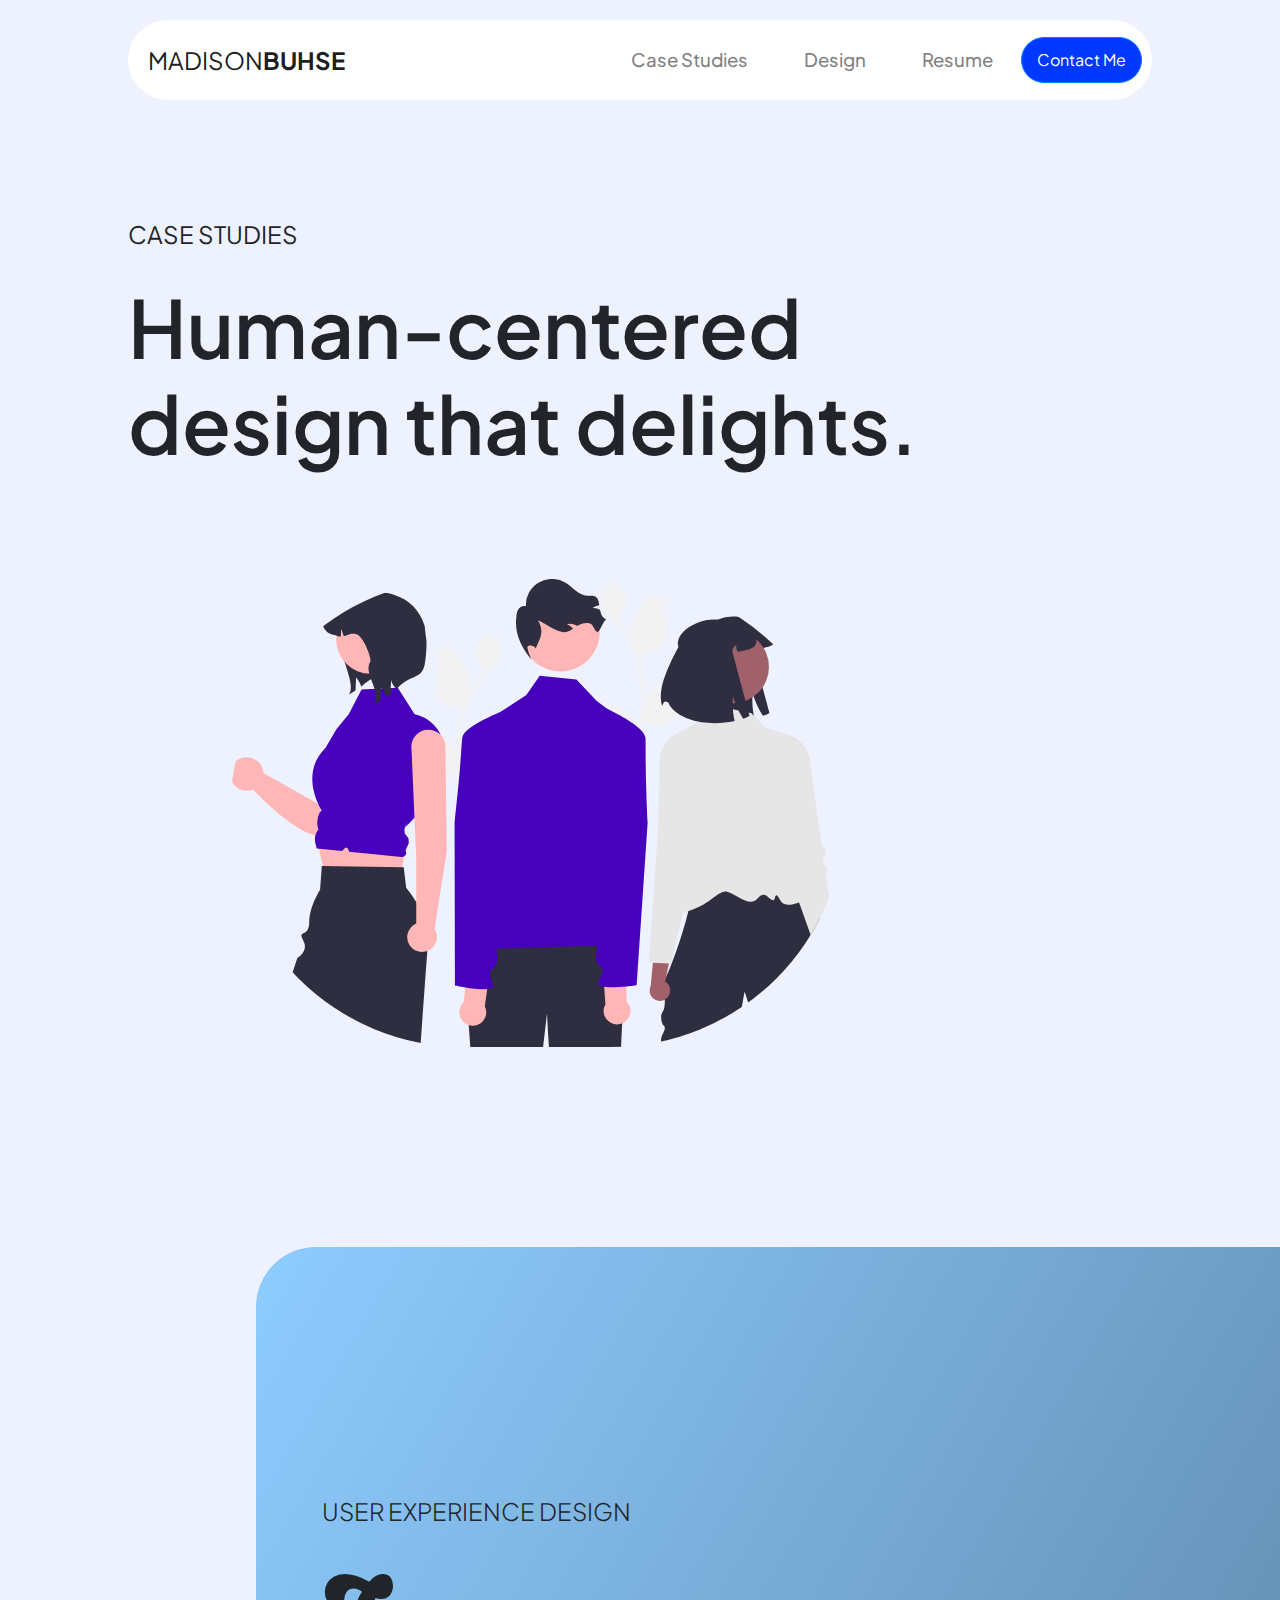
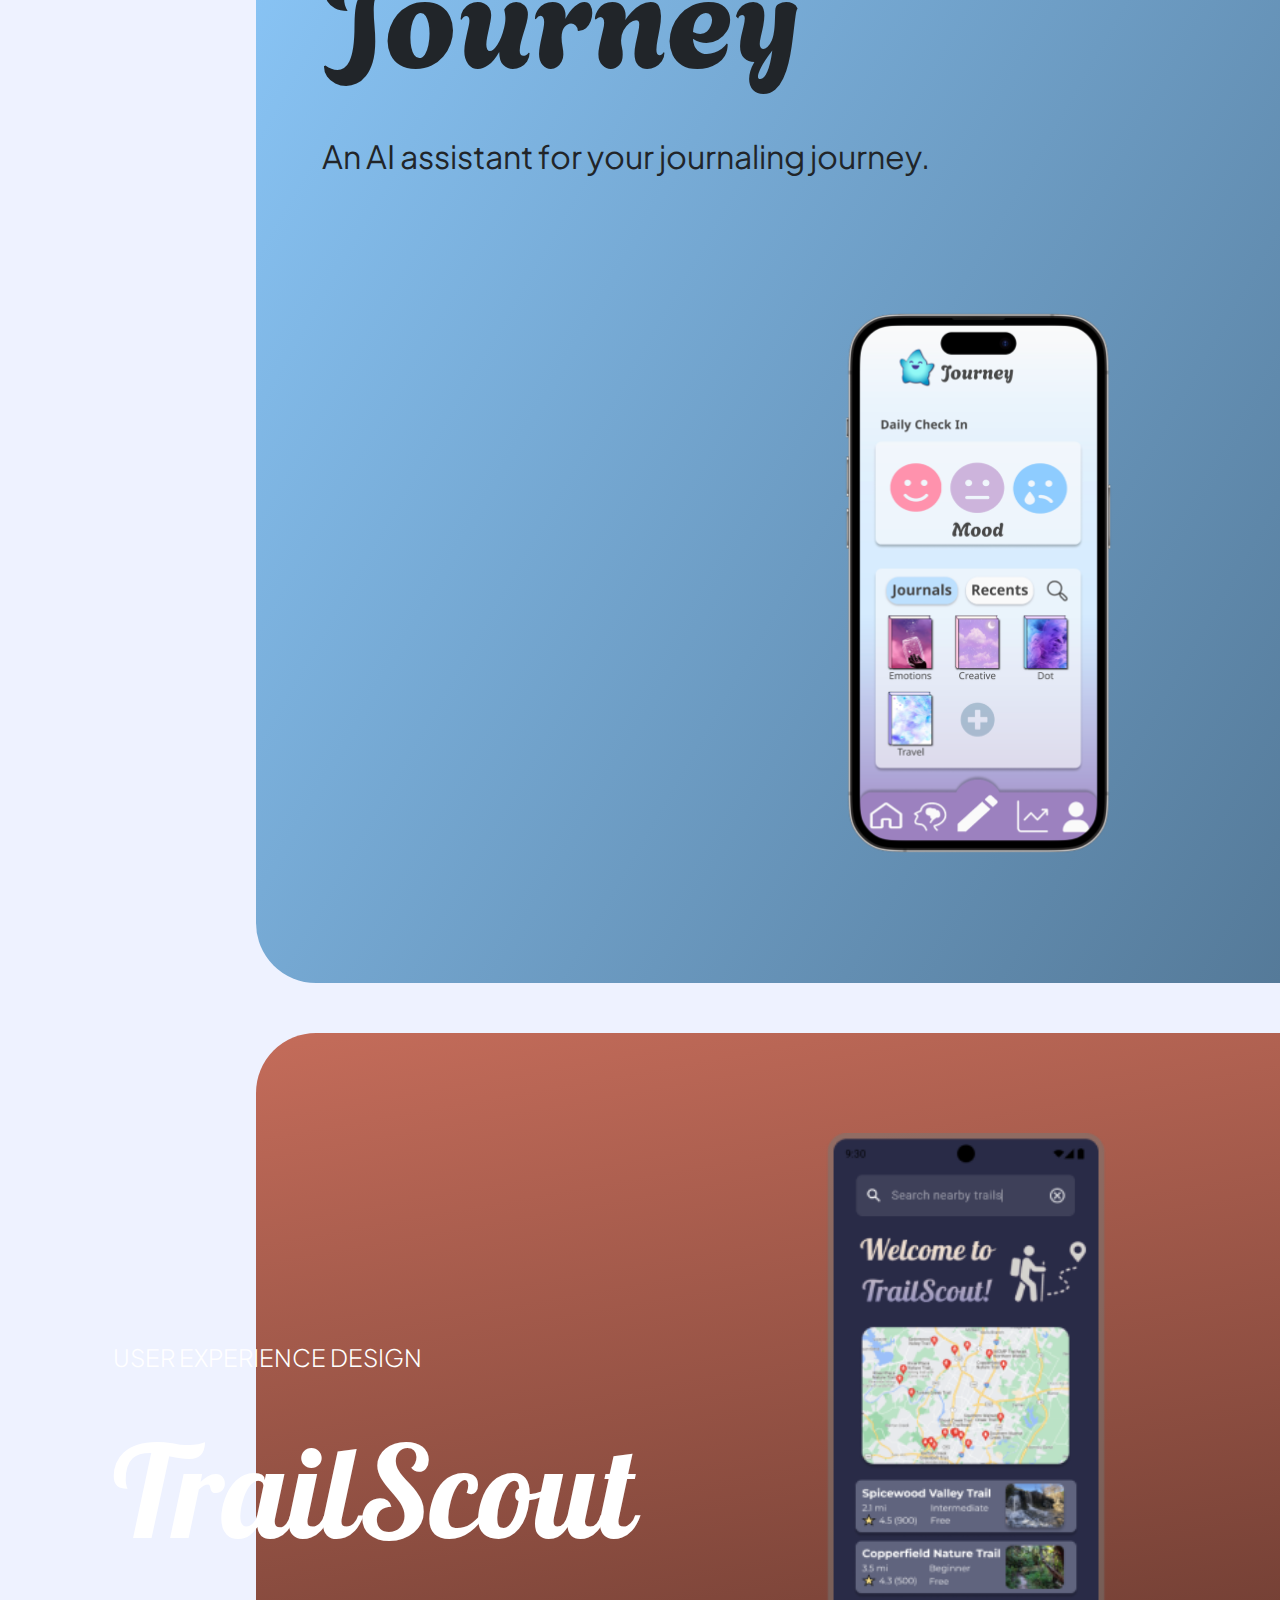
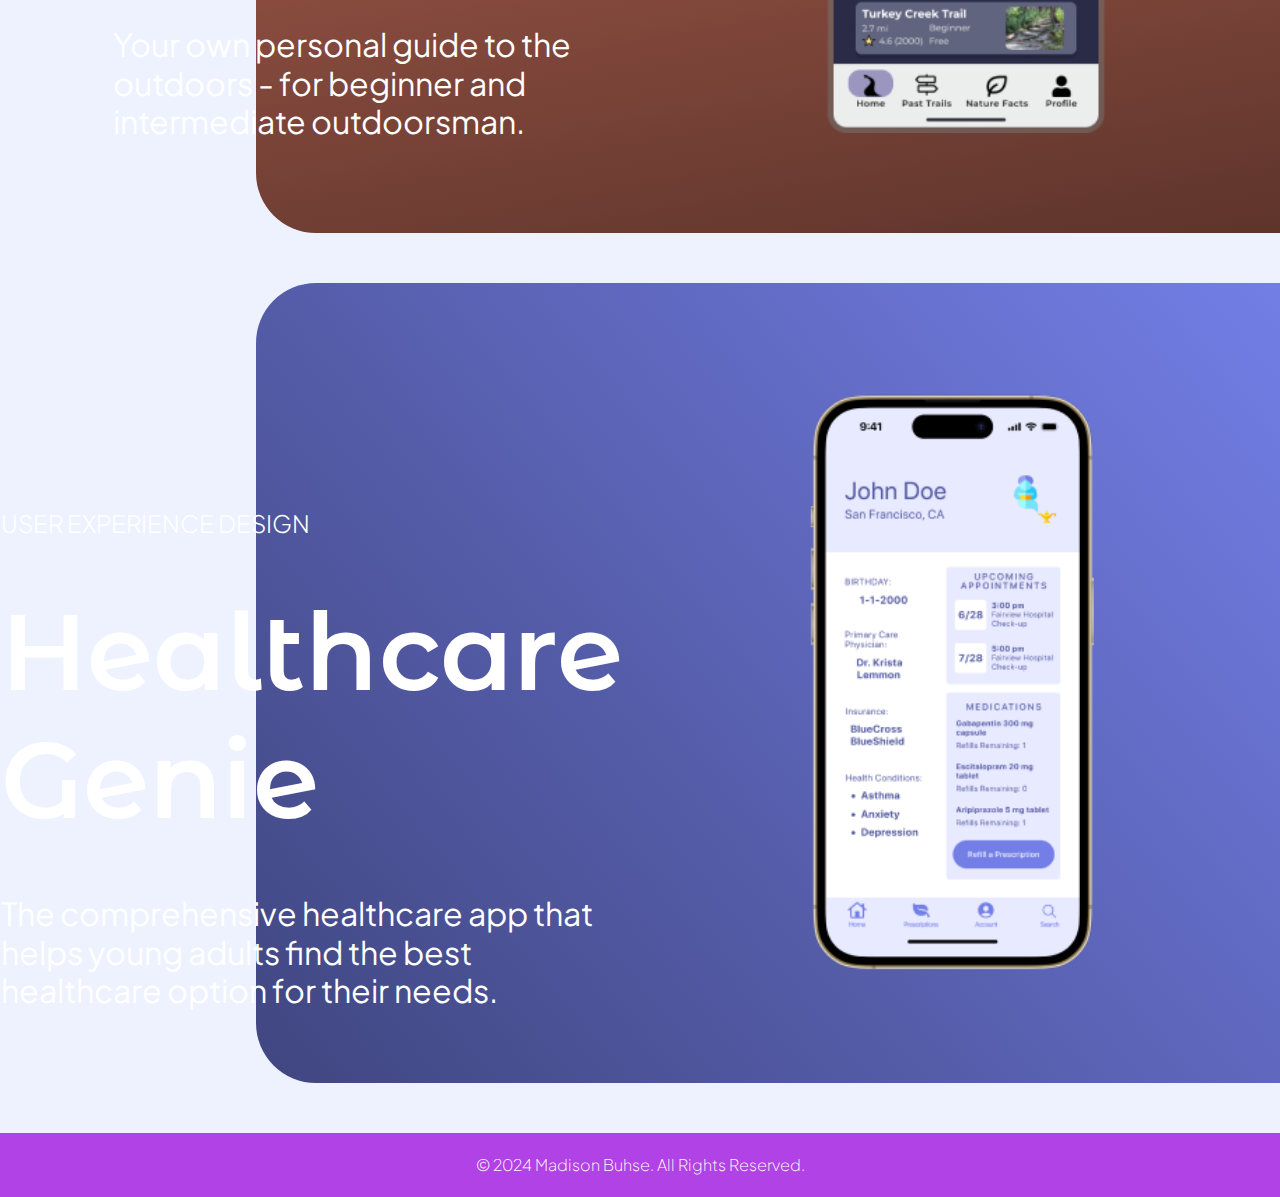
==== casestudies.html @ 9876382c "cases studies" ====
<!DOCTYPE html>
<html>
    <head>
        <title>Madison's Portfolio</title>
        <link rel="stylesheet" href="https://cdn.jsdelivr.net/npm/bootstrap@4.0.0/dist/css/bootstrap.min.css" integrity="sha384-Gn5384xqQ1aoWXA+058RXPxPg6fy4IWvTNh0E263XmFcJlSAwiGgFAW/dAiS6JXm" crossorigin="anonymous">
        <link rel="preconnect" href="https://fonts.googleapis.com">
        <link rel="preconnect" href="https://fonts.gstatic.com" crossorigin>
        <link href="https://fonts.googleapis.com/css2?family=Plus+Jakarta+Sans:ital,wght@0,200..800;1,200..800&display=swap" rel="stylesheet">
        <link rel="preconnect" href="https://fonts.googleapis.com">
        <link rel="preconnect" href="https://fonts.gstatic.com" crossorigin>
        <link href="https://fonts.googleapis.com/css2?family=Agbalumo&display=swap" rel="stylesheet">
        <link rel="preconnect" href="https://fonts.googleapis.com">
        <link rel="preconnect" href="https://fonts.gstatic.com" crossorigin>
        <link href="https://fonts.googleapis.com/css2?family=Pattaya&display=swap" rel="stylesheet">
        <link rel="preconnect" href="https://fonts.googleapis.com">
        <link rel="preconnect" href="https://fonts.gstatic.com" crossorigin>
        <link href="https://fonts.googleapis.com/css2?family=Montserrat+Alternates:ital,wght@0,100;0,200;0,300;0,400;0,500;0,600;0,700;0,800;0,900;1,100;1,200;1,300;1,400;1,500;1,600;1,700;1,800;1,900&display=swap" rel="stylesheet">
        <link rel="stylesheet" href="casestudies.css" type="text/css">
    </head>
    <body>
      <nav class="navbar navbarcustom navbar-expand-xl navbar-light bg-custom">
        <a class="navbar-brand" href="index.html">MADISON<b>BUHSE</b></a>
        <button class="navbar-toggler" type="button" data-toggle="collapse" data-target="#navbarNav" aria-controls="navbarNav" aria-expanded="false" aria-label="Toggle navigation">
          <span class="navbar-toggler-icon"></span>
        </button>
        <div class="collapse navbar-collapse right" id="navbarNav">
          <ul class="navbar-nav">
            <li class="nav-item">
              <a class="nav-link" href="casestudies.html">Case Studies</a>
            </li>
            <li class="nav-item">
              <a class="nav-link" href="#">Design</a>
            </li>
            <li class="nav-item">
              <a class="nav-link" onClick="window.open('./images/Resume.pdf')">Resume</a>
            </li>
            <li class="nav-item">
                <a href="#contactinfosection"><button type="button" class="btn btn-primary btn-custom">Contact Me</button></a>
            </li>
          </ul>
        </div>
      </nav>
      <div id="hero">
        <div class="hero">
            <h2 class="herosub">CASE STUDIES</h2>
            <h1 class="herotitle">Human-centered design that delights.</h1>
        </div>
        <img class="heroimg" src="./images/undraw_people_re_8spw.svg">
      </div>
      <div id="card">
        <div class="row">
            <div class="group"> 
                <h3>USER EXPERIENCE DESIGN</h3>
                <h1 class="journey">Journey</h1>
                <h2>An AI assistant for your journaling journey.</h2>
            </div>
            <img class="main" src="./images/journeymobile 1.png">
        </div>
      </div>
      <div id="card">
        <div class="rowtrailscout">
            <div class="grouplg"> 
                <h3 class="trail">USER EXPERIENCE DESIGN</h3>
                <h1 class="trailscout">TrailScout</h1>
                <h2>Your own personal guide to the outdoors - for beginner and intermediate outdoorsman.</h2>
            </div>
            <img class="main" src="./images/TrailScoutHome.png">
        </div>
      </div>
      <div id="card">
        <a href="genie.html">
        <div class="rowgenie">
            <div class="groupgenie"> 
                <h3>USER EXPERIENCE DESIGN</h3>
                <h1 class="genie">Healthcare Genie</h1>
                <h2>The comprehensive healthcare app that helps young adults find the best healthcare option for their needs.</h2>
            </div>
            <img class="main" src="./images/HealthcareGenieHome.png">
        </div>
        </a>
      </div>
      <div id="footer">
        <p class="rights">© 2024 Madison Buhse. All Rights Reserved.</p>
      </div>
    <script src="https://code.jquery.com/jquery-3.2.1.slim.min.js" integrity="sha384-KJ3o2DKtIkvYIK3UENzmM7KCkRr/rE9/Qpg6aAZGJwFDMVNA/GpGFF93hXpG5KkN" crossorigin="anonymous"></script>
    <script src="https://cdn.jsdelivr.net/npm/popper.js@1.12.9/dist/umd/popper.min.js" integrity="sha384-ApNbgh9B+Y1QKtv3Rn7W3mgPxhU9K/ScQsAP7hUibX39j7fakFPskvXusvfa0b4Q" crossorigin="anonymous"></script>
    <script src="https://cdn.jsdelivr.net/npm/bootstrap@4.0.0/dist/js/bootstrap.min.js" integrity="sha384-JZR6Spejh4U02d8jOt6vLEHfe/JQGiRRSQQxSfFWpi1MquVdAyjUar5+76PVCmYl" crossorigin="anonymous"></script>
</body>
</html>
---- casestudies.css ----
* {
    padding: 0;
    margin: 0;
    font-family: 'Plus Jakarta Sans','sans-serif';
    align-content: center;
}

body {
    background-color: rgb(238,242,255);
}

 /*Navigation Section*/

 .navbar {
    width: 80%;
    position: absolute;
    z-index: 2;
    top: 20px;
    height: 80px;
    margin: 0 10%;
    padding: 0 10px;
    font-size: 14pt;
    font-family:'Plus Jakarta Sans', sans-serif;
}

.navbar-brand {
    margin-left: 10px;
    font-size: 18pt;
    position:absolute;
    z-index: 1;
}

.navbar-brand:hover {
    margin-left: 10px;
    font-size: 20pt;
    color: #B142E5 !important;
}

.nav-link:hover {
    color:#B142E5 !important;
}

.bg-custom {
    background-color: white;
    border-radius: 80px;
}

.btn {
    border-radius: 80px;
    padding: 10px 15px;
}

.btn-custom {
    background-color: rgb(0,56,255);
}
nav .btn-primary:hover {
    background-image: linear-gradient(-150deg, rgb(24,75,255) 0%, rgb(174,58,228) 35%, rgb(72,1,188) 100%); 
    border: 0;
    font-size: medium;
}

.nav-link {
    font-weight:500;
    margin: 0 20px;
}

.right {
    justify-content: end;
}

.navbar-toggler {
    border: 0px;
    position: absolute;
    z-index: 2;
    left: 90%;
}

.collapsing {
    -webkit-transition: none;
    transition: none;
    display: none;
    transition-duration: 0s;
}

.navbar-collapse.show {
    position: absolute;
    width: 100%;
    top: 42px;
    left: 0;
    background-color: white;
    padding: 20px 20px;
    border-bottom-left-radius: 60px;
    border-bottom-right-radius: 60px;
}

.navbar-collapse.show
.btn {
    margin-left: 40%;
}

nav .btn-primary:hover {
    background-image: linear-gradient(-150deg, rgb(24,75,255) 0%, rgb(174,58,228) 35%, rgb(72,1,188) 100%); 
    border: 0;
    font-size: medium;
}

@media screen and (max-width: 600px) {
    .navbar-toggler {
        left: 85%;
    }
}

/* Hero Section */

#hero {
    padding: 200px 10%;
    display: flex;
}

.hero {
    margin-right: 100px;
}

.heroimg {
    max-width: 100%;
    width: 30%;
    height: auto;
    border-radius: 600pt;
}

.herotitle {
    font-size: 60pt;
    font-weight: 600;
    margin-top: 30px;
}

.herosub {
    font-size: 18pt;
    font-weight: 400;
    margin-top: 20px;
}

@media screen and (max-width: 1700px) {
    #hero {
        flex-direction: column;
    }
    .heroimg {
        margin-top: 100px;
        width: 60%;
        margin-left: 10%;
        margin-right: 10%;
    }
}

/* Case Study Card Section */

#card {
    margin-bottom: 50px;
}

.row {
    display: flex;
    justify-content: right;
    background-image: linear-gradient(120deg, rgb(142,204,255) 0%, rgb(85,122,153) 100%);
    width: 80%;
    margin-left: 20%;
    border-top-left-radius: 60px;
    border-bottom-left-radius: 60px;
}

.row:hover {
    color: white;
}

.rowtrailscout {
    display: flex;
    justify-content: right;
    background-image: linear-gradient(170deg, #C46C5A 0%, #5E342B 100%);
    width: 80%;
    margin-left: 20%;
    border-top-left-radius: 60px;
    border-bottom-left-radius: 60px;
    color: white;
}

.rowtrailscout:hover {
    color: #292B47;
}

.rowgenie {
    display: flex;
    justify-content: right;
    background-image: linear-gradient(230deg, #737EE6 0%, #404680 100%);
    width: 80%;
    margin-left: 20%;
    border-top-left-radius: 60px;
    border-bottom-left-radius: 60px;
    color: white;
}

.rowgenie:hover {
    color: #b4baff;
}

.journey {
    font-family: 'Agbalumo', system ui;
    font-size: 96pt;
}

.trailscout {
    font-family: 'Pattaya', sans-serif;
    font-size: 96pt;
    margin-top: 50px;
}

.genie {
    font-family: 'Montserrat Alternates', sans-serif;
    font-size: 80pt;
    font-weight: 600;
    margin-top: 50px;
}

h2 {
    font-size: 24pt;
    font-weight: 400;
    margin-top: 50px;
}

h3 {
    font-size: 18pt;
    font-weight: 300;
    margin-top: 150px;
}

.trail {
    font-size: 18pt;
    font-weight: 300;
    margin-top: 125px;
}

.group {
    margin-right: 350px;
    margin-top: 100px;
    max-width: 800px;
}

.grouplg {
    margin-right: 150px;
    margin-left: 50px;
    margin-top: 100px;
    max-width: 800px;
}

.groupgenie {
    margin-right: 150px;
    margin-left: 50px;
    margin-top: 10px;
    max-width: 800px;
}

.main {
    margin-right: 13%;
    margin-top: 100px;
    margin-bottom: 100px;
    height: 600px;
    width: auto;
}

a:link {
    text-decoration: none;
}
a:visited {
    text-decoration: none;
}
a:hover {
    text-decoration: none;
}
a:active {
    text-decoration: none;
}

/* Footer Section */

#footer {
    display: flex;
    justify-content: center;
    background-color: #B142E5;
}

.rights {
    font-size: 12pt;
    font-weight: 200;
    color: white;
    margin: 20px 0;
}
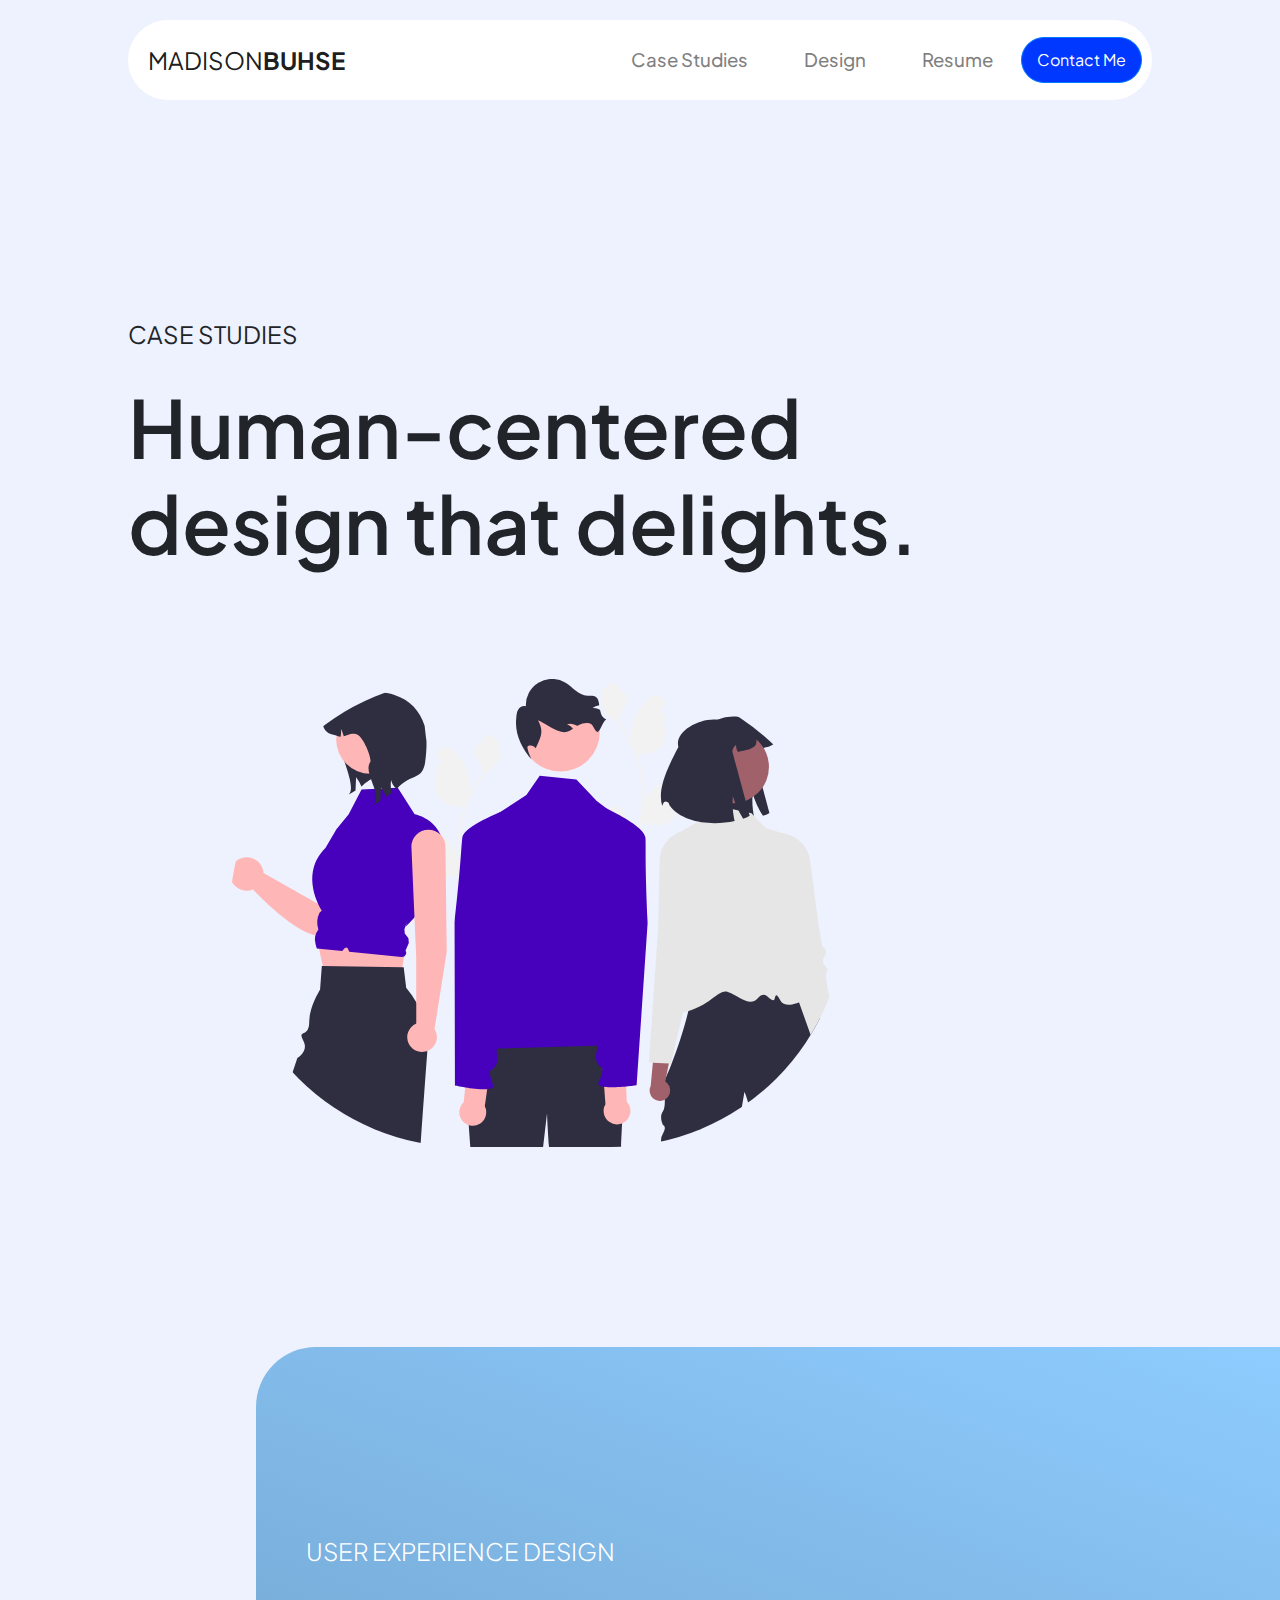
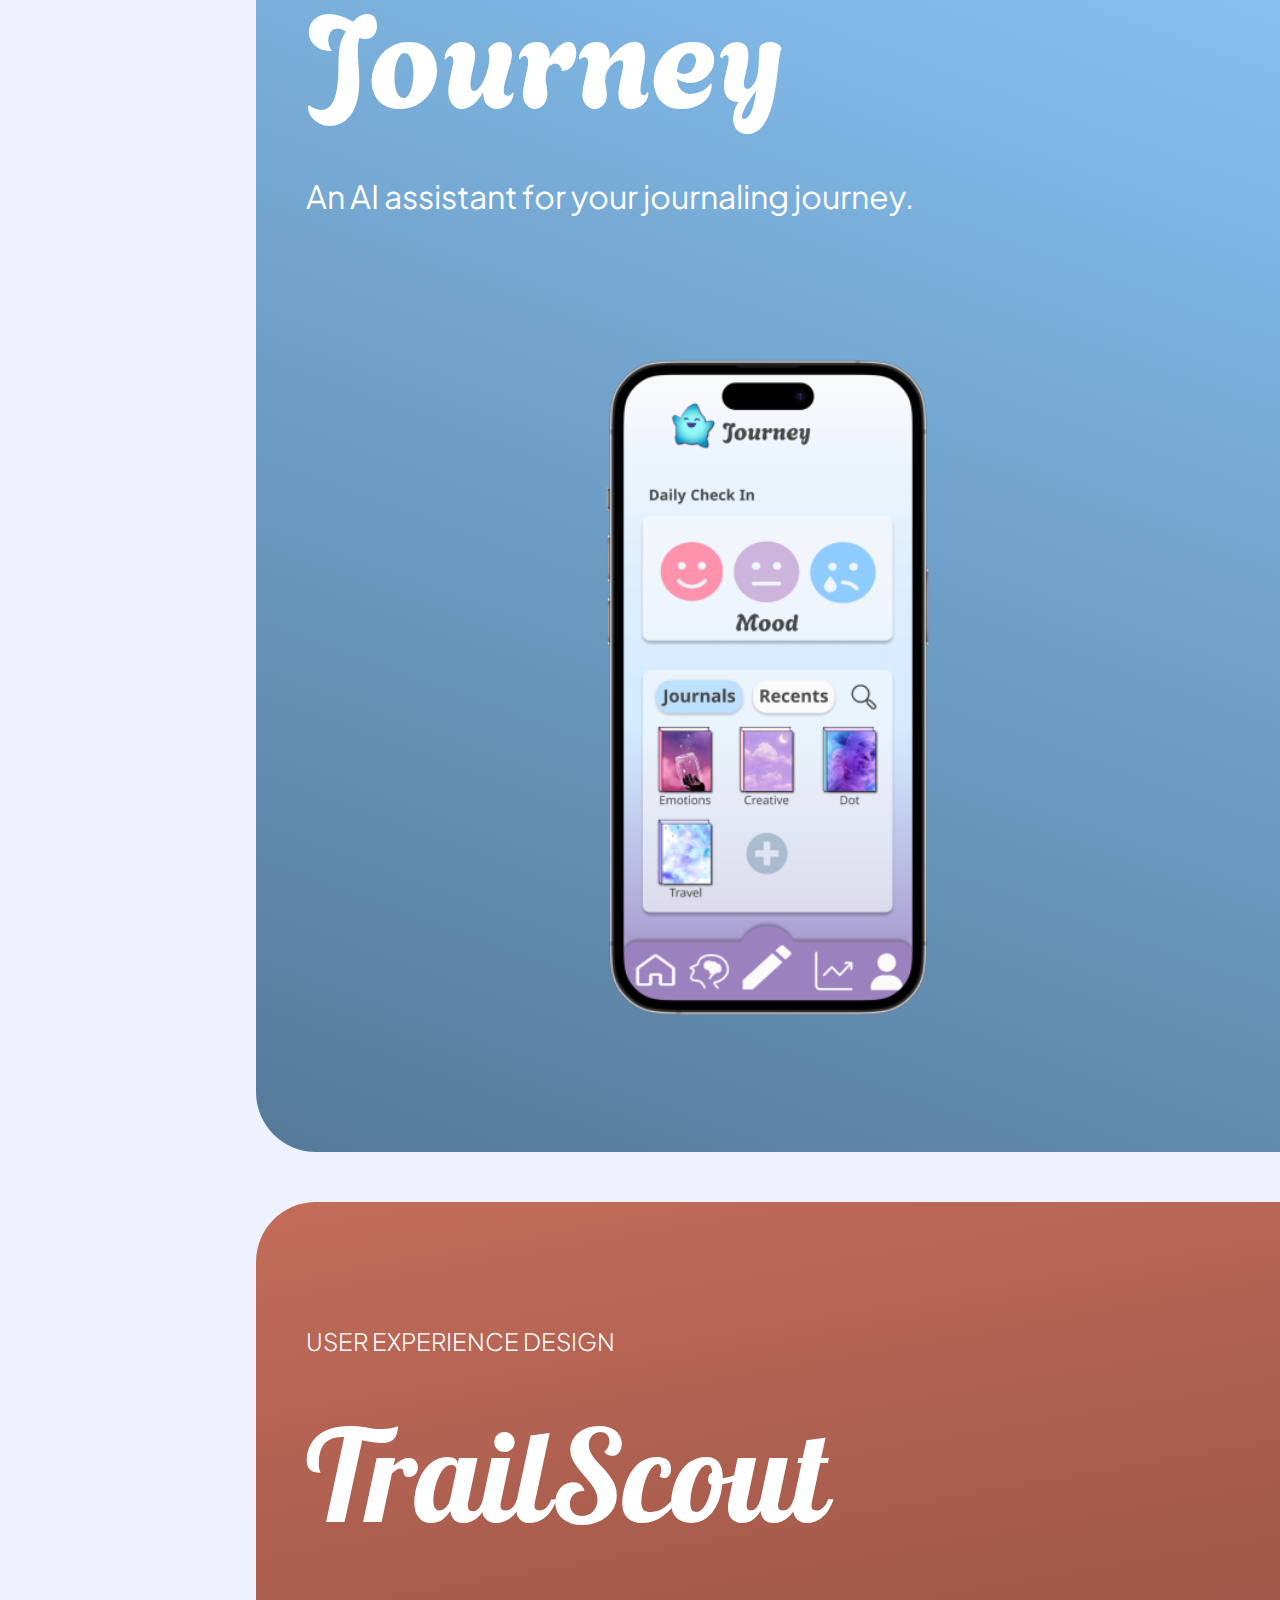
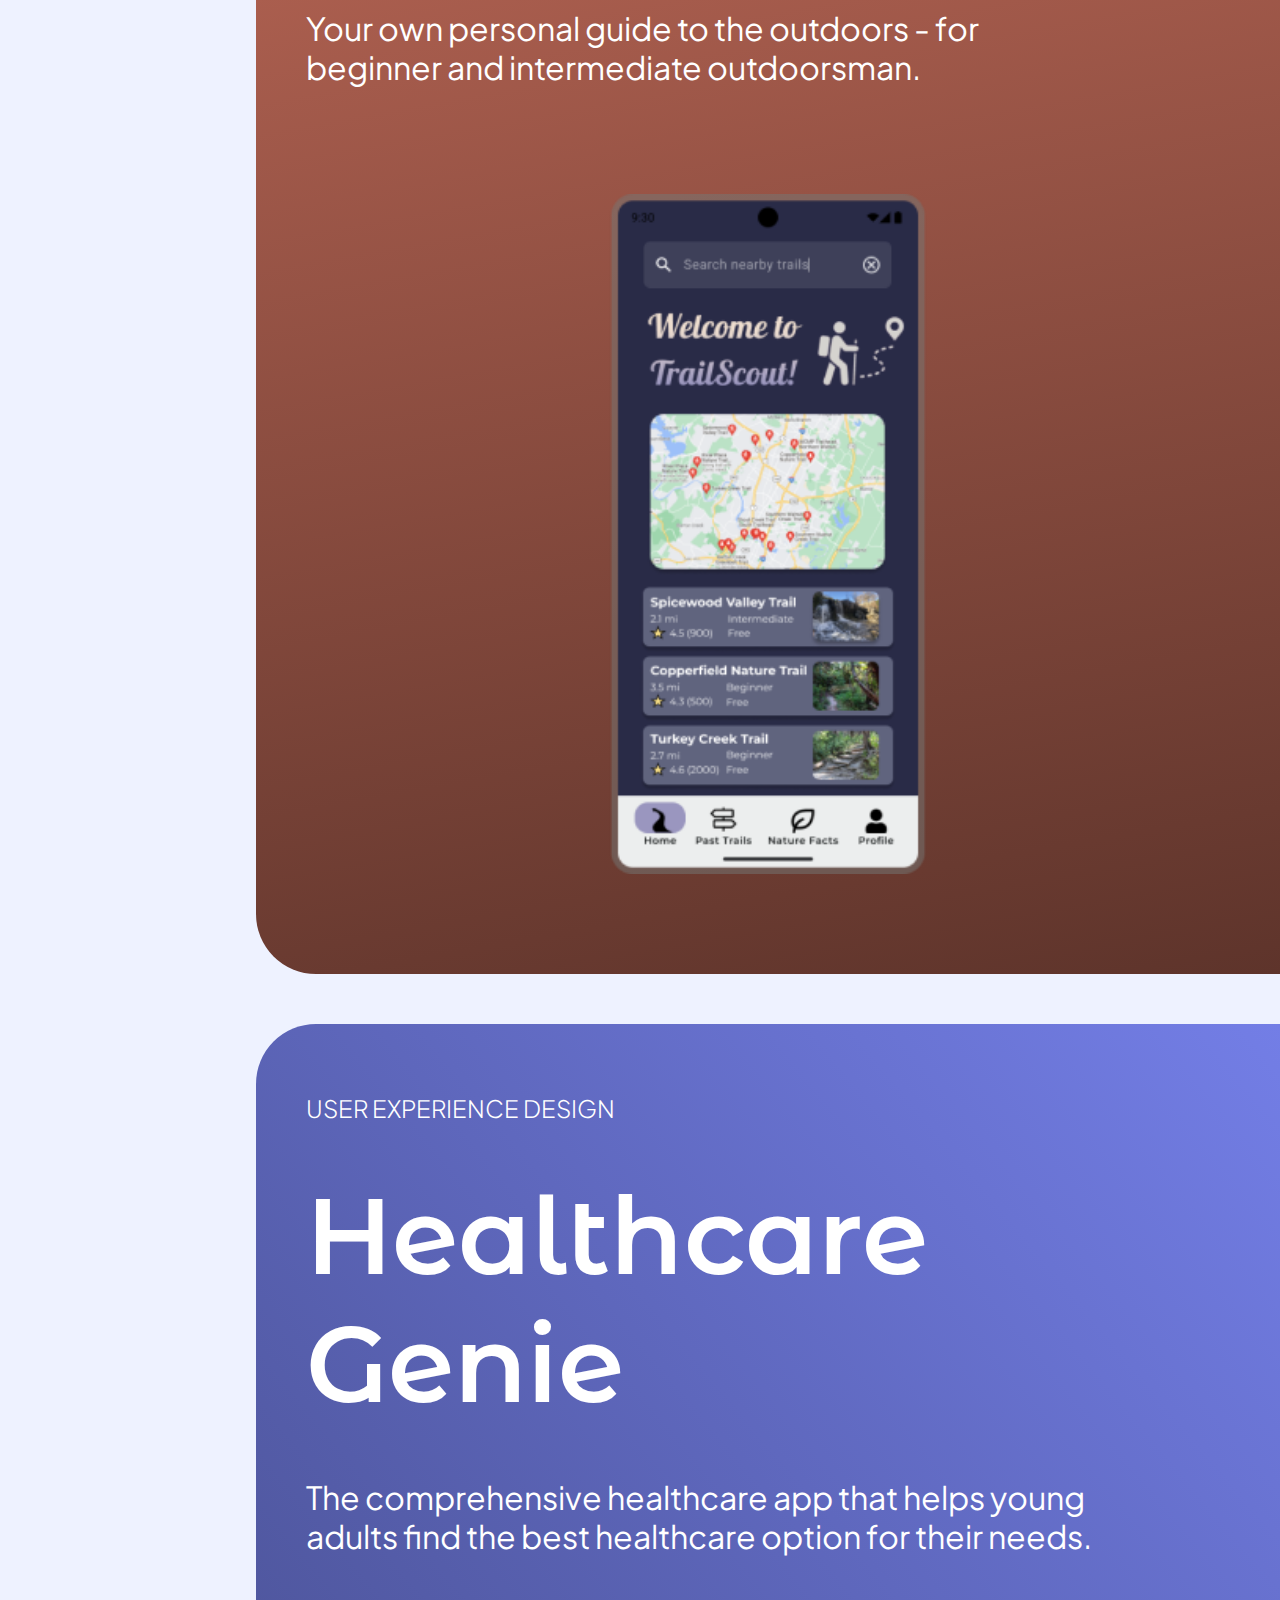
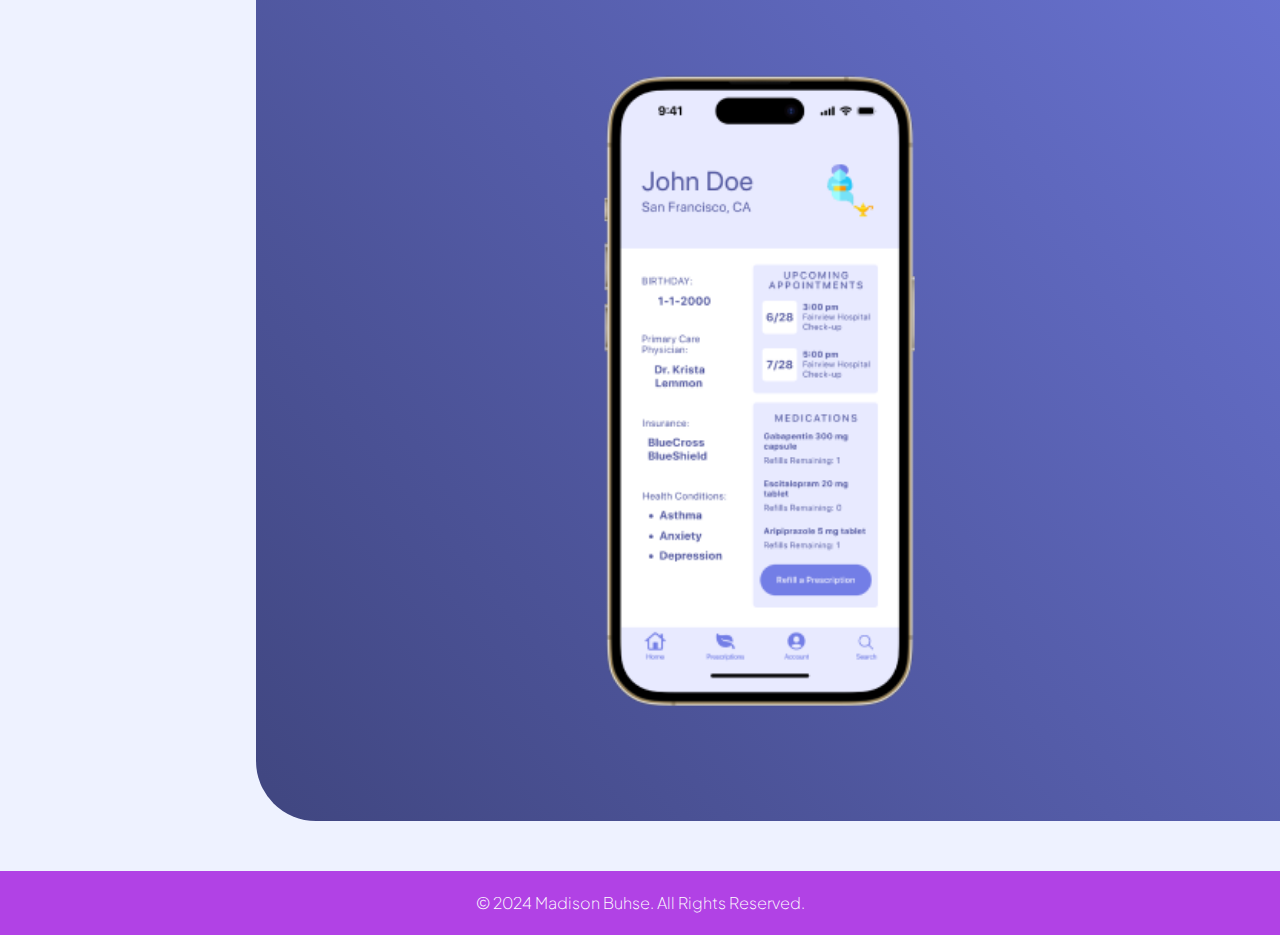
==== commit d60715d2: "update wording" ====
--- a/casestudies.html
+++ b/casestudies.html
@@ -58,6 +58,7 @@
         </div>
       </div>
       <div id="card">
+        <a href="trailscout.html">
         <div class="rowtrailscout">
             <div class="grouplg"> 
                 <h3 class="trail">USER EXPERIENCE DESIGN</h3>
@@ -66,6 +67,7 @@
             </div>
             <img class="main" src="./images/TrailScoutHome.png">
         </div>
+        </a>
       </div>
       <div id="card">
         <a href="genie.html">
--- a/casestudies.css
+++ b/casestudies.css
@@ -31,8 +31,6 @@
 }
 
 .navbar-brand:hover {
-    margin-left: 10px;
-    font-size: 20pt;
     color: #B142E5 !important;
 }
 
@@ -113,7 +111,8 @@
 /* Hero Section */
 
 #hero {
-    padding: 200px 10%;
+    padding: 300px 10%;
+    padding-bottom: 200px;
     display: flex;
 }
 
@@ -161,15 +160,16 @@
 .row {
     display: flex;
     justify-content: right;
-    background-image: linear-gradient(120deg, rgb(142,204,255) 0%, rgb(85,122,153) 100%);
+    background-image: linear-gradient(200deg, rgb(142,204,255) 0%, rgb(85,122,153) 100%);
     width: 80%;
     margin-left: 20%;
     border-top-left-radius: 60px;
     border-bottom-left-radius: 60px;
+    color: white;
 }
 
 .row:hover {
-    color: white;
+    color: #292B47;
 }
 
 .rowtrailscout {
@@ -184,7 +184,7 @@
 }
 
 .rowtrailscout:hover {
-    color: #292B47;
+    color: #000000;
 }
 
 .rowgenie {
@@ -240,6 +240,7 @@
 
 .group {
     margin-right: 350px;
+    margin-left: 50px;
     margin-top: 100px;
     max-width: 800px;
 }
@@ -279,6 +280,76 @@
     text-decoration: none;
 }
 
+@media screen and (max-width: 2000px) {
+    .main {
+        width: 20%;
+        height: auto;
+    }
+    .group {
+        margin-right: 22%;
+        margin-top: 40px;
+    }
+    .grouplg {
+        margin-right: 15%;
+        margin-top: 0;
+    }
+    .groupgenie {
+        margin-right: 15%;
+        margin-top: -80px;
+    }
+}
+
+@media screen and (max-width: 1700px) {
+    .group {
+        margin-right: 5%;
+    }
+    .grouplg {
+        margin-right: 5%;
+    }
+    .groupgenie {
+        margin-right: 5%;
+    }
+    .main {
+        width: 40%;
+        margin: 100px 30%;
+        margin-right: 30% !important;
+        height: auto;
+    }
+    .row {
+        flex-direction: column;
+    }
+    .rowtrailscout {
+        flex-direction: column;
+    }
+    .rowgenie {
+        flex-direction: column;
+    }
+}
+
+@media screen and (max-width: 800px) {
+    .journey {
+        font-size: 60pt;
+    }
+    .trailscout {
+        font-size: 60pt;
+    }
+    .genie {
+        font-size: 40pt;
+    }
+    h2 {
+        font-size: 16pt;
+    }
+    h3 {
+        font-size: 12pt;
+    }
+    .group {
+        margin-left: 50px;
+    }
+    .grouplg {
+        margin-left: 50px;
+    }
+}
+
 /* Footer Section */
 
 #footer {
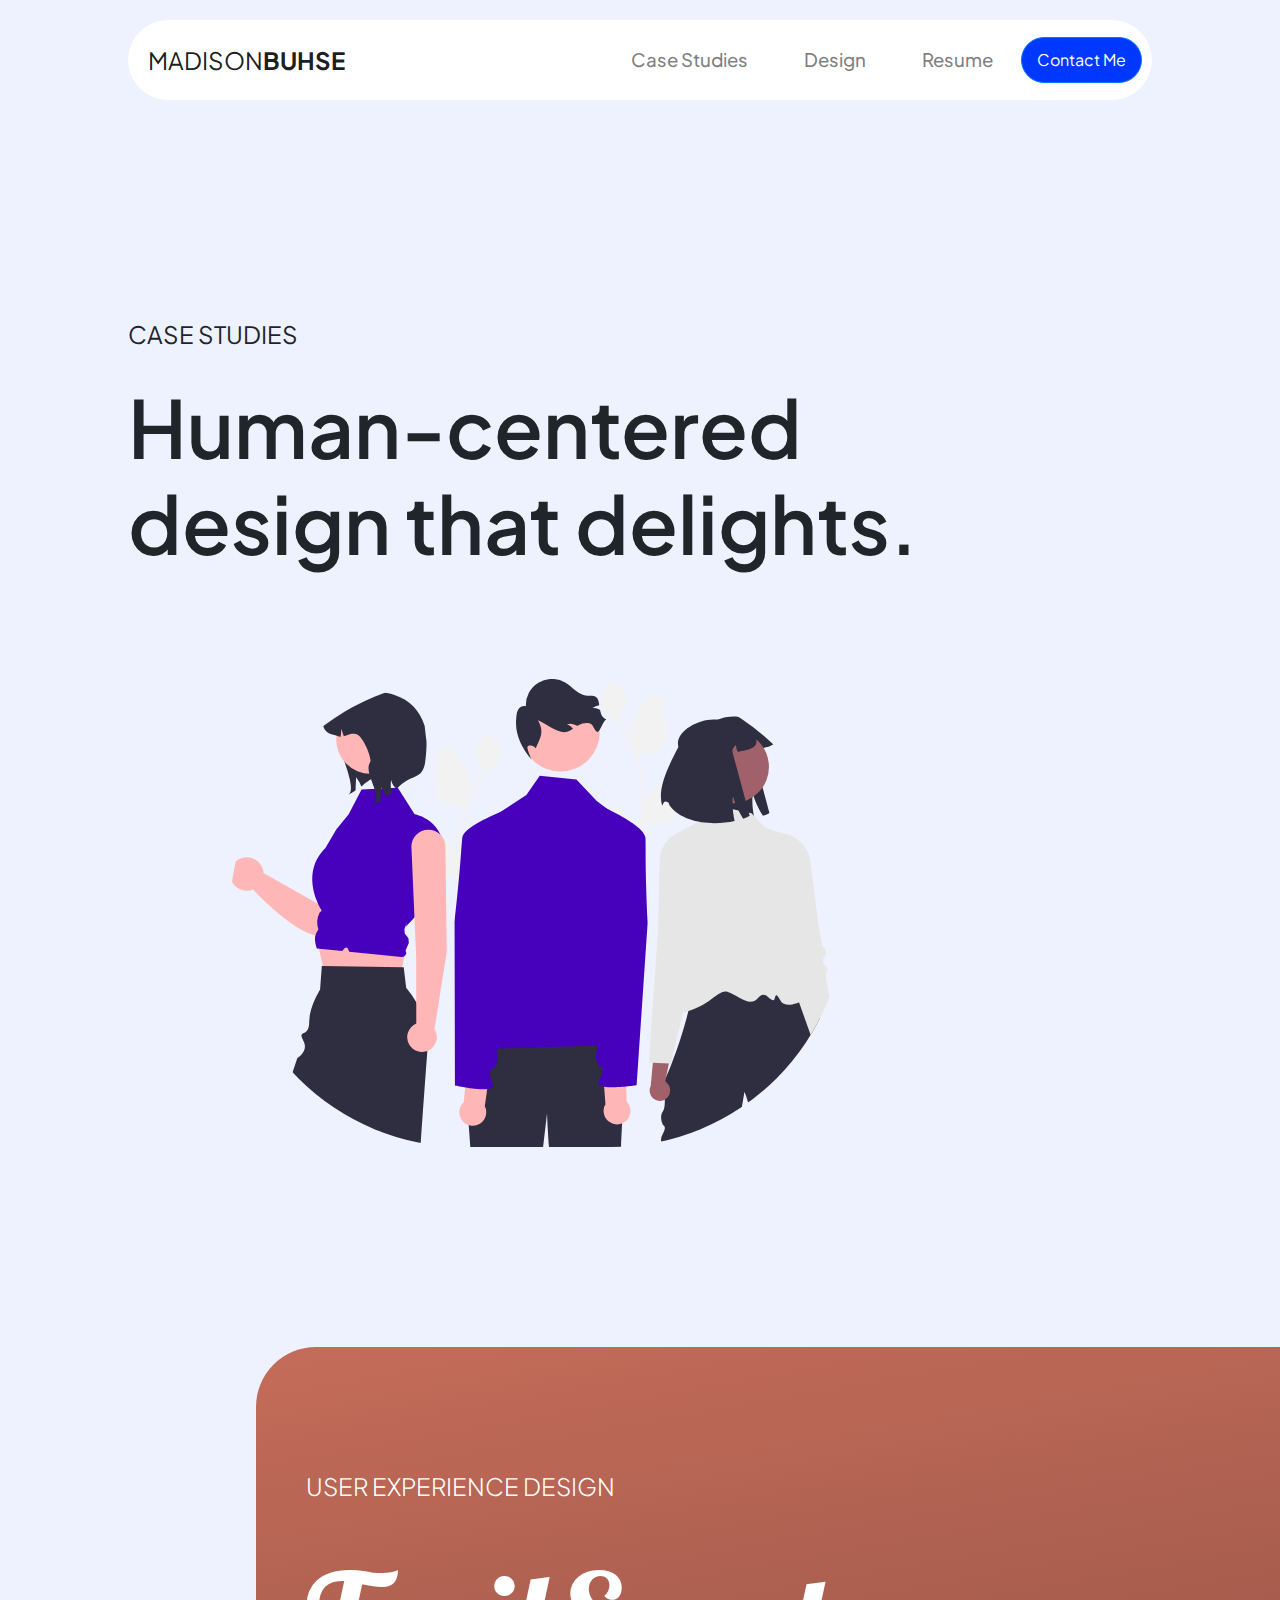
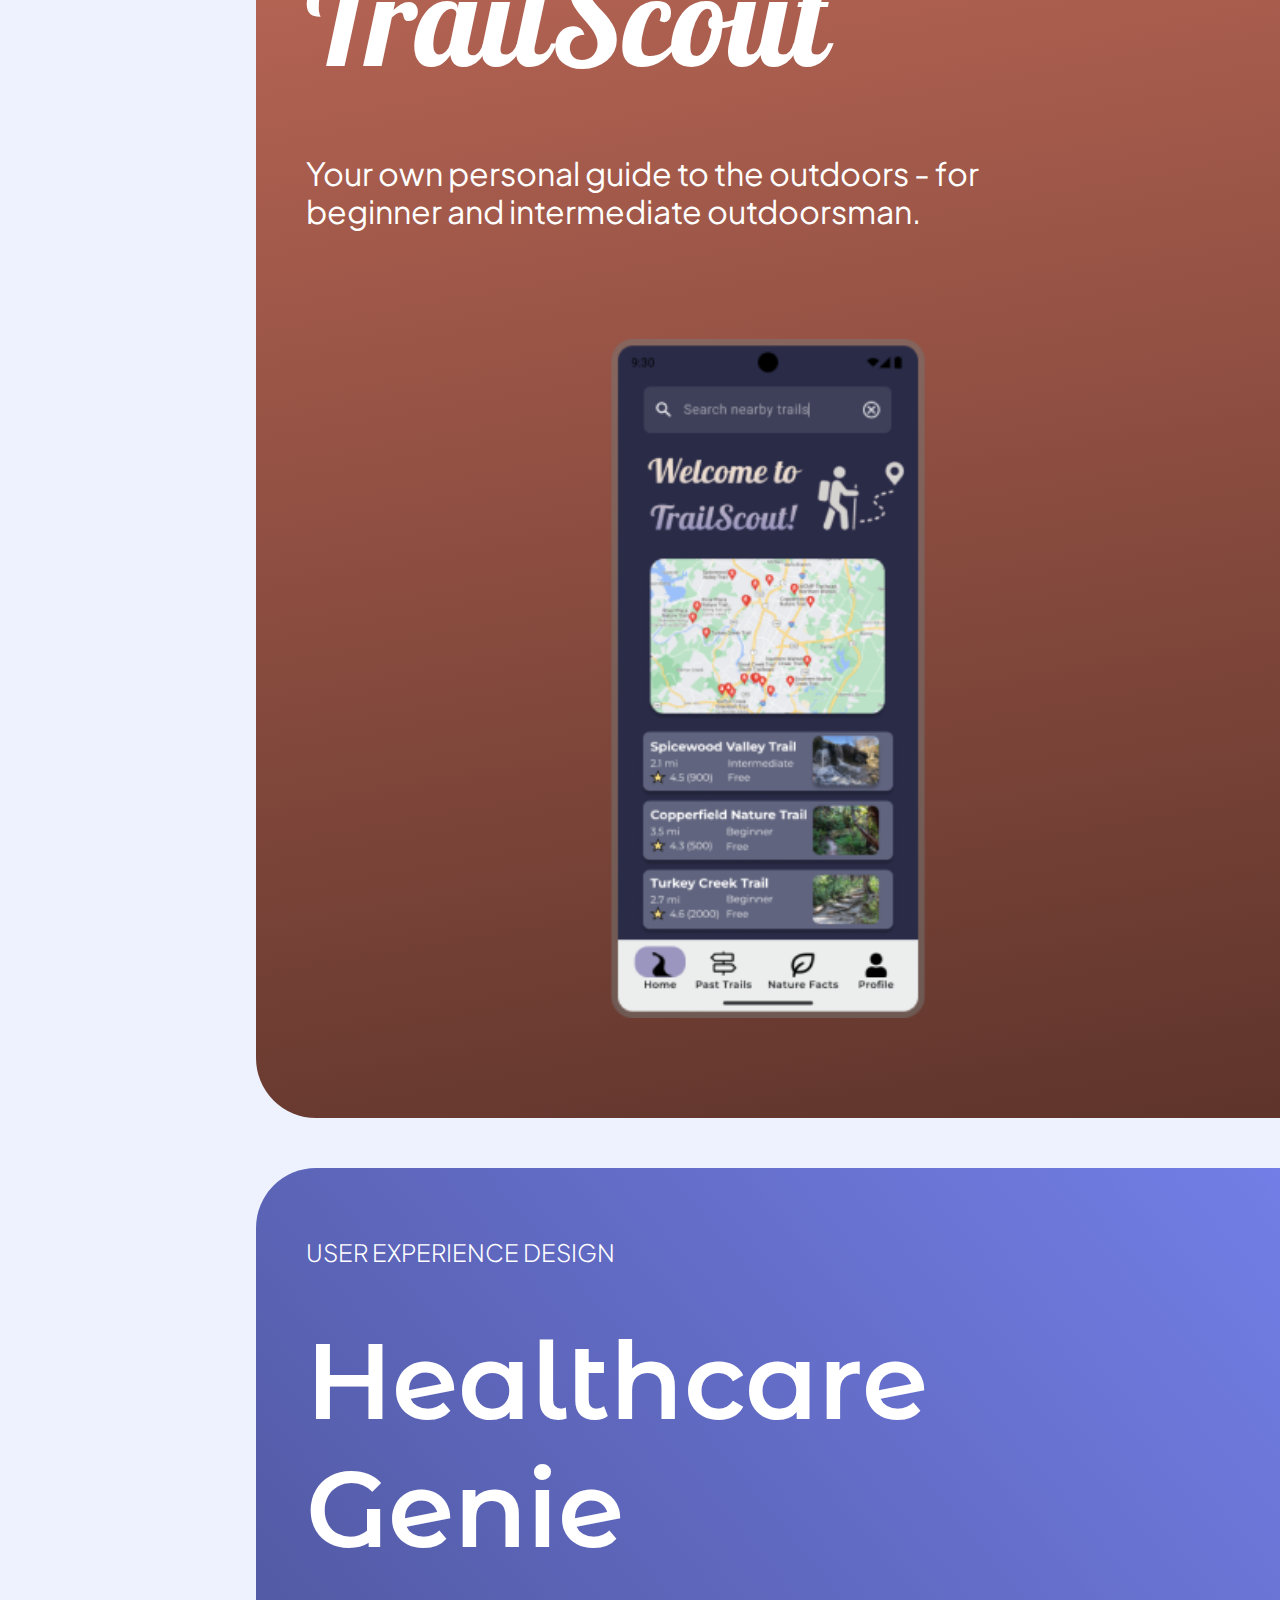
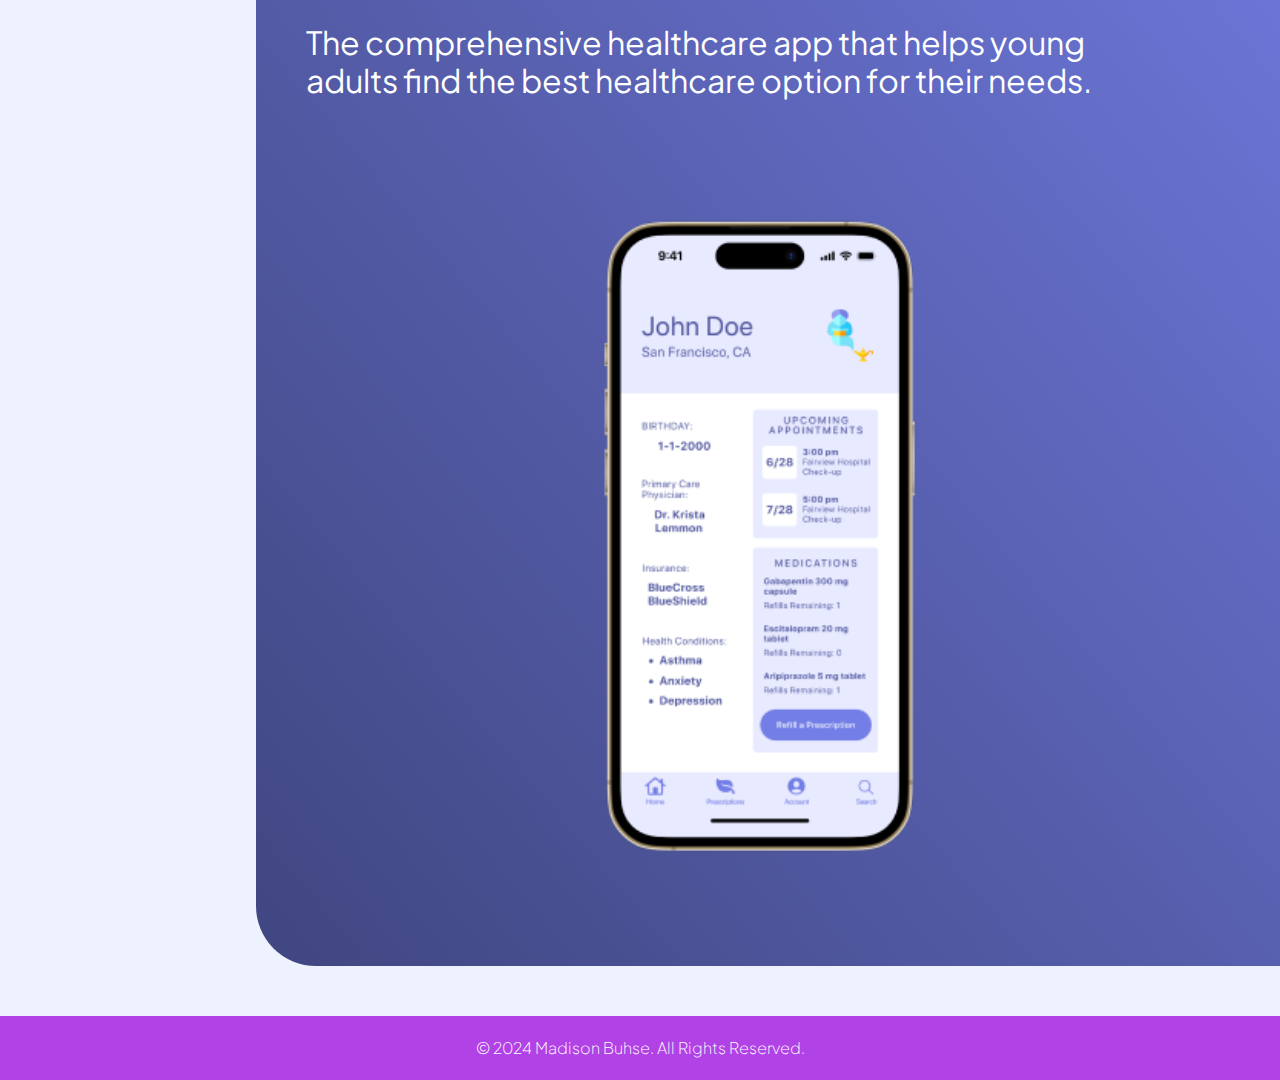
==== commit b72603a0: "Updated Site - Journey" ====
--- a/casestudies.html
+++ b/casestudies.html
@@ -47,7 +47,7 @@
         </div>
         <img class="heroimg" src="./images/undraw_people_re_8spw.svg">
       </div>
-      <div id="card">
+      <div id="card" class="hidden">
         <div class="row">
             <div class="group"> 
                 <h3>USER EXPERIENCE DESIGN</h3>
--- a/casestudies.css
+++ b/casestudies.css
@@ -363,4 +363,12 @@
     font-weight: 200;
     color: white;
     margin: 20px 0;
+}
+
+
+
+
+
+.hidden {
+    display: none;
 }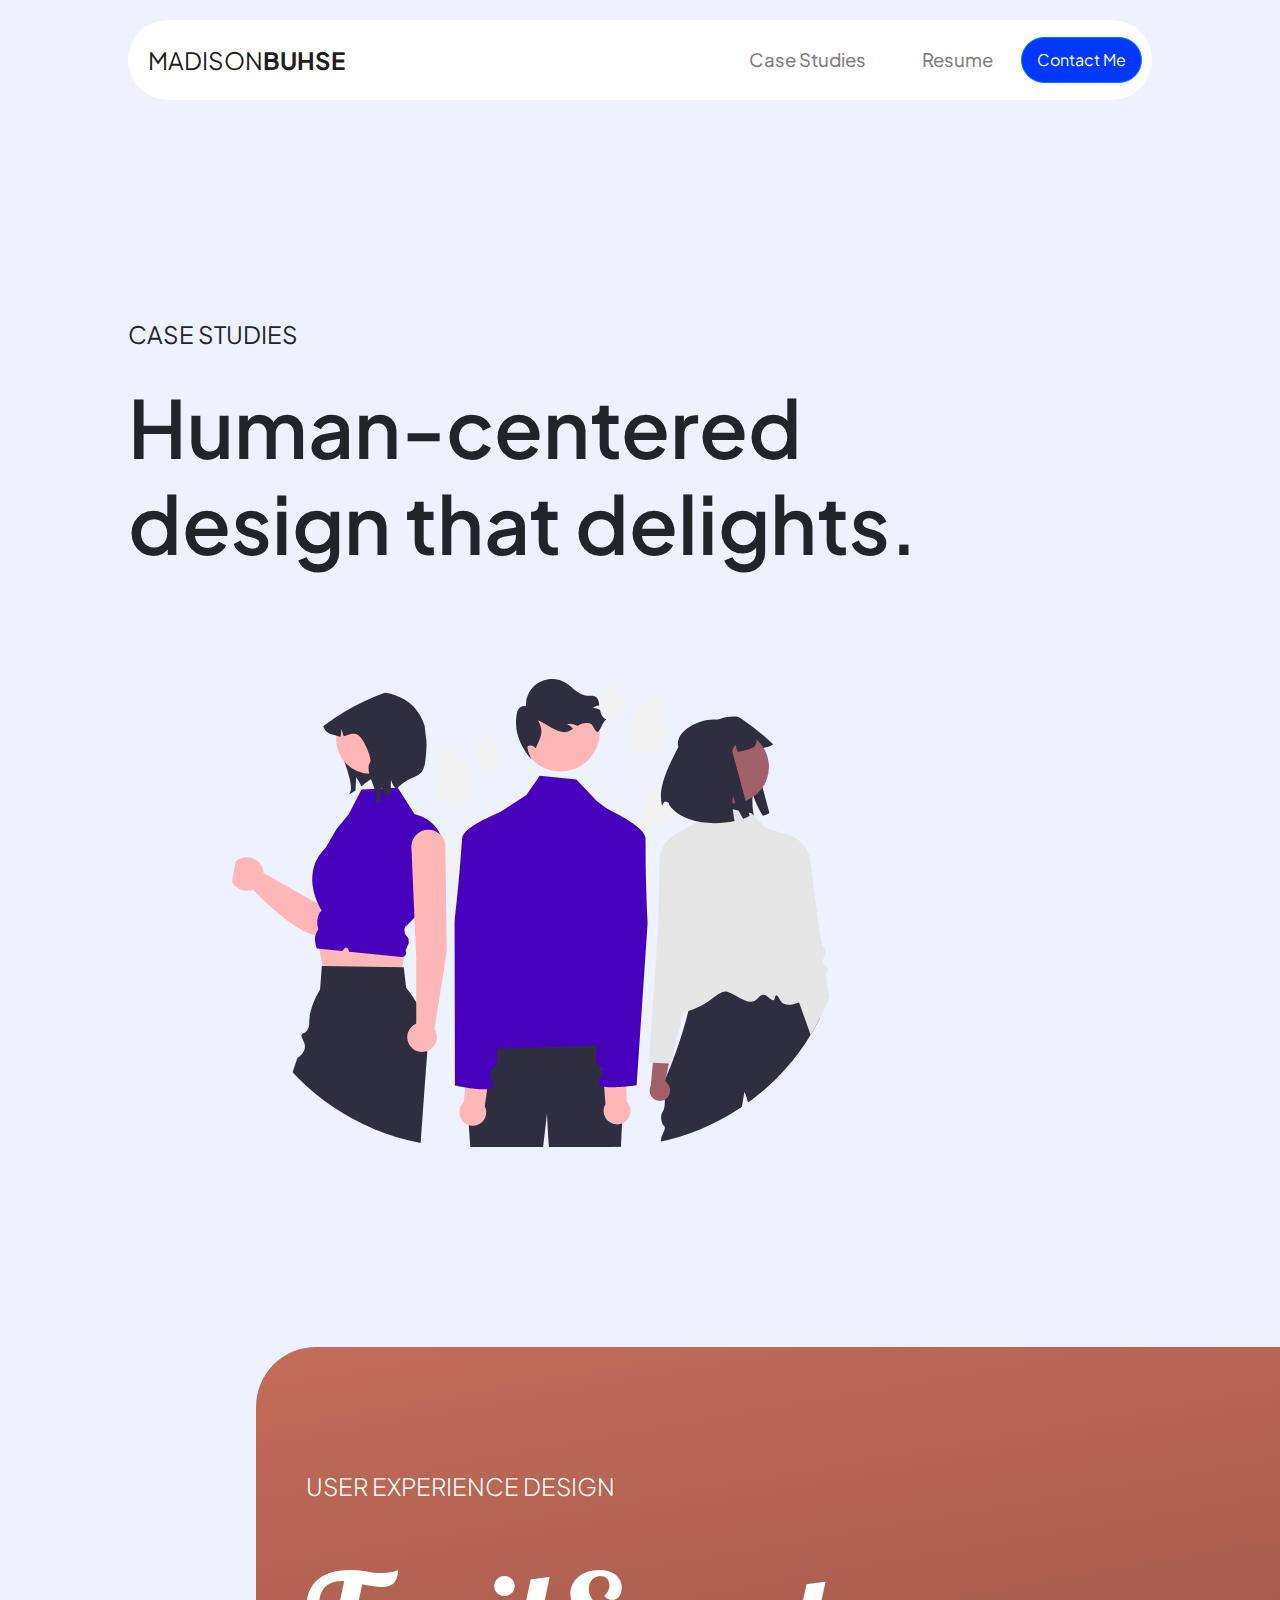
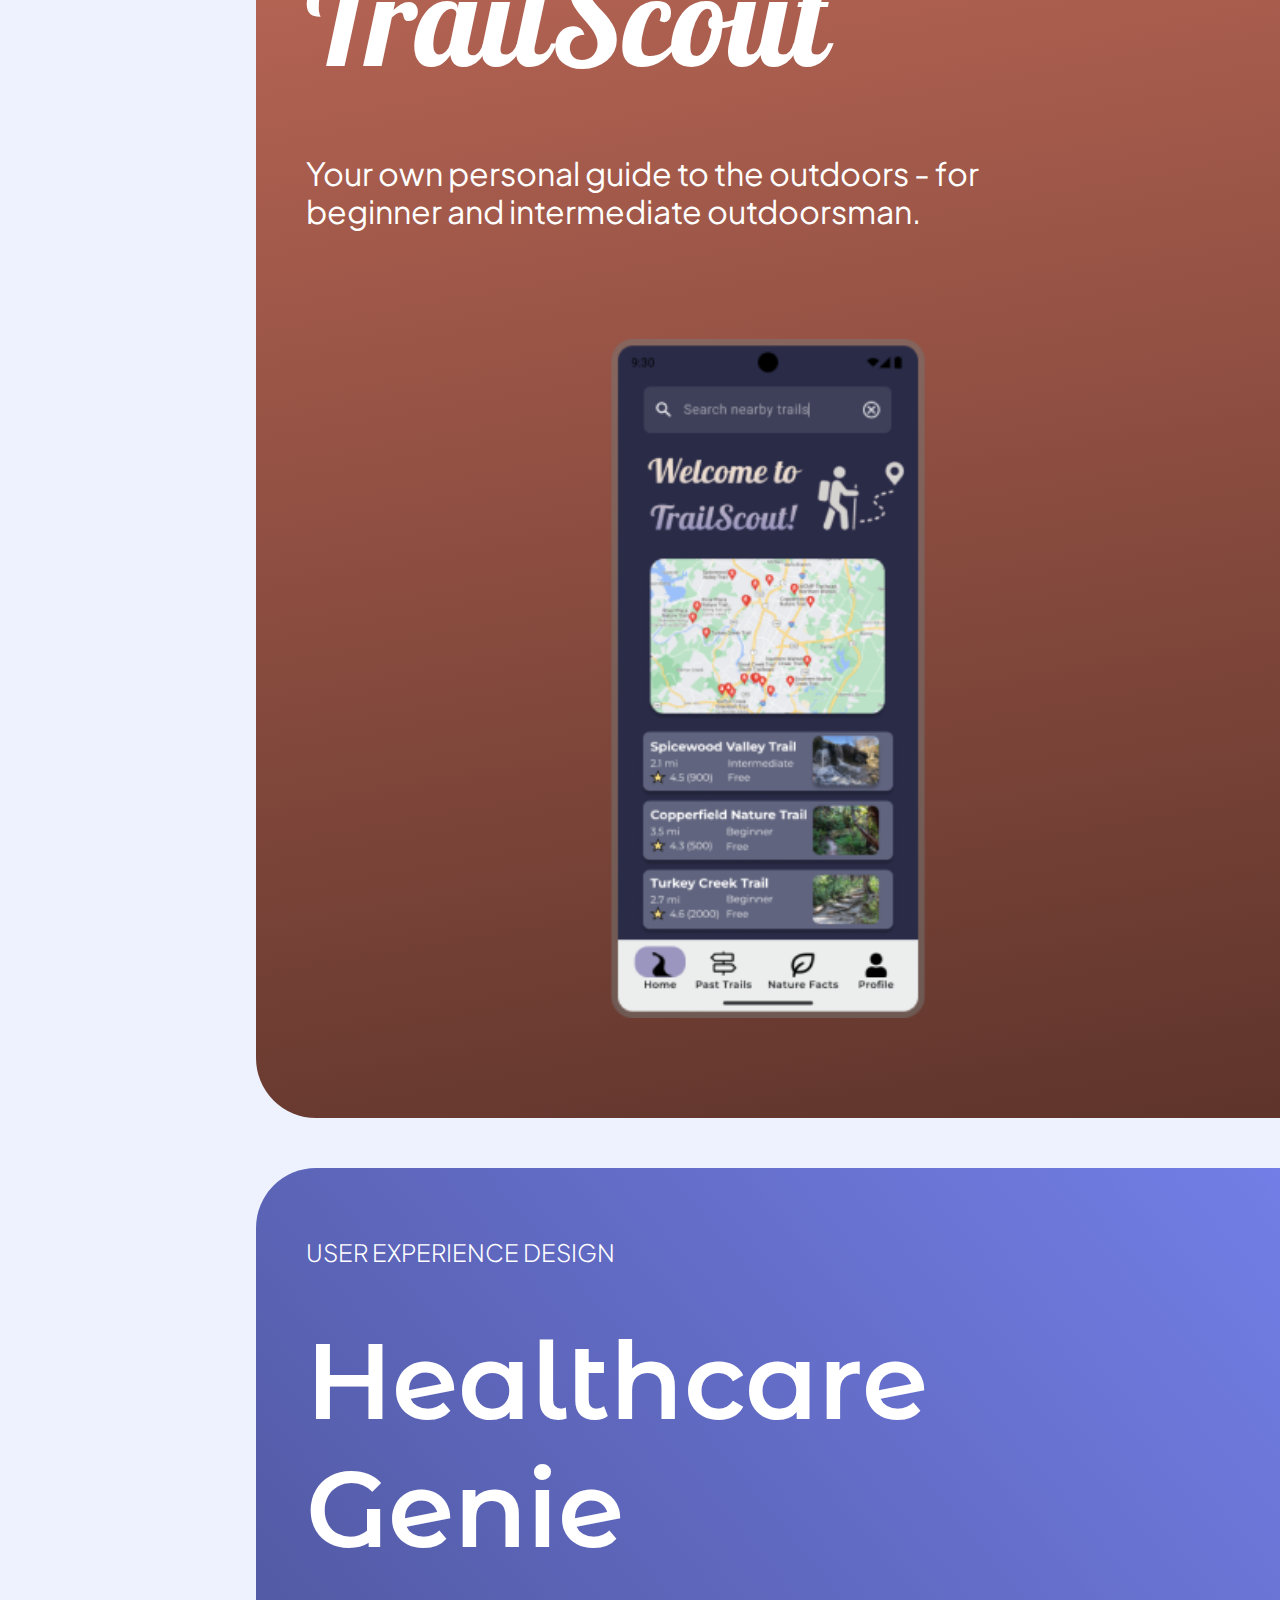
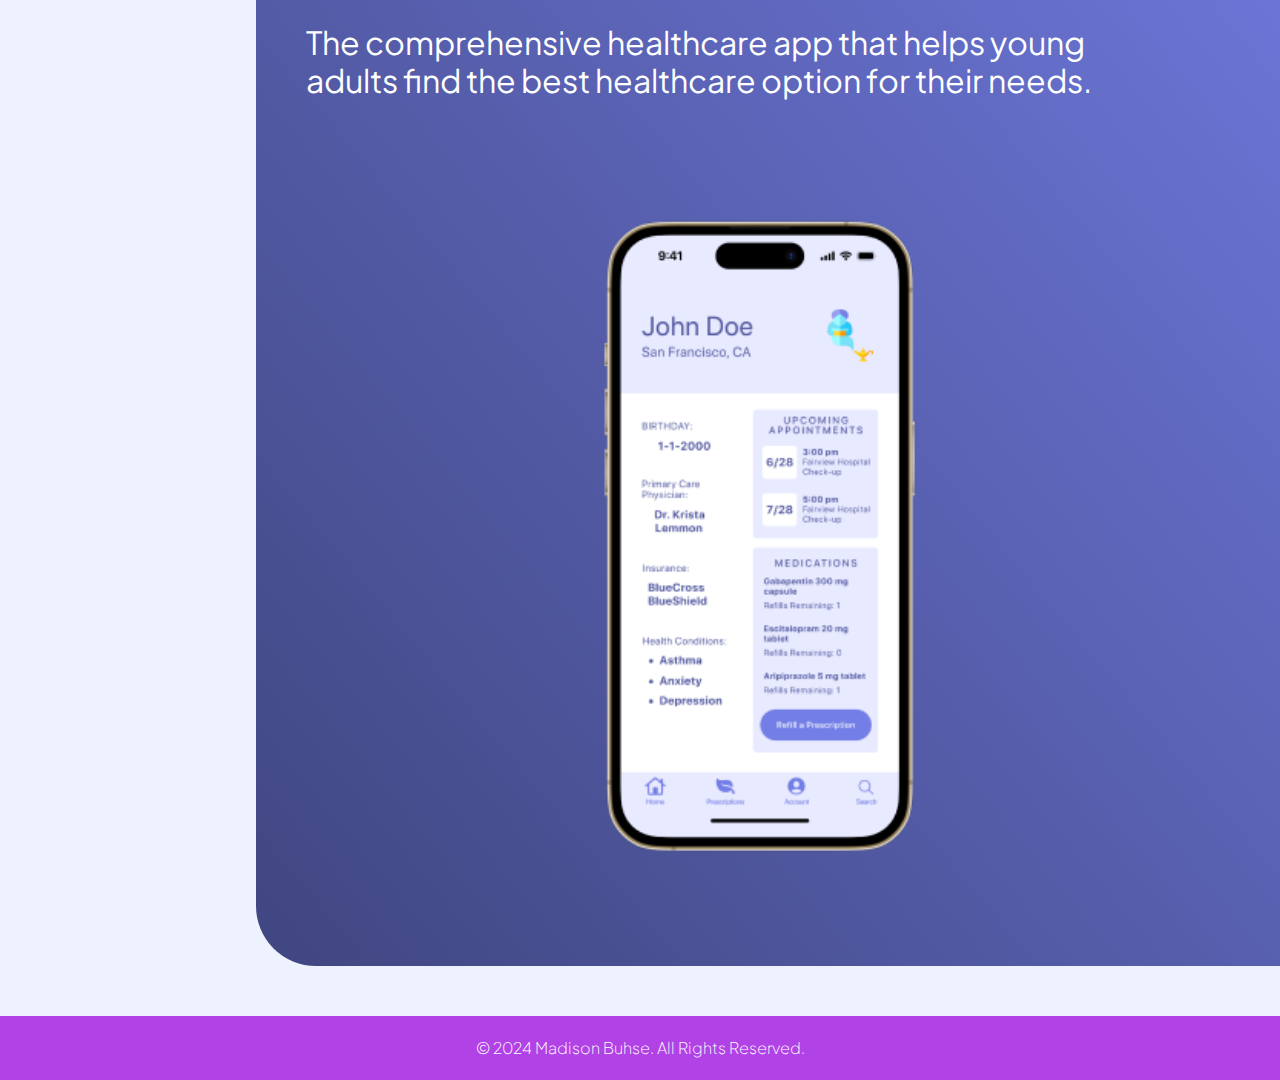
==== commit 307cecd5: "No Journey" ====
--- a/casestudies.html
+++ b/casestudies.html
@@ -27,9 +27,6 @@
           <ul class="navbar-nav">
             <li class="nav-item">
               <a class="nav-link" href="casestudies.html">Case Studies</a>
-            </li>
-            <li class="nav-item">
-              <a class="nav-link" href="#">Design</a>
             </li>
             <li class="nav-item">
               <a class="nav-link" onClick="window.open('./images/Resume.pdf')">Resume</a>
